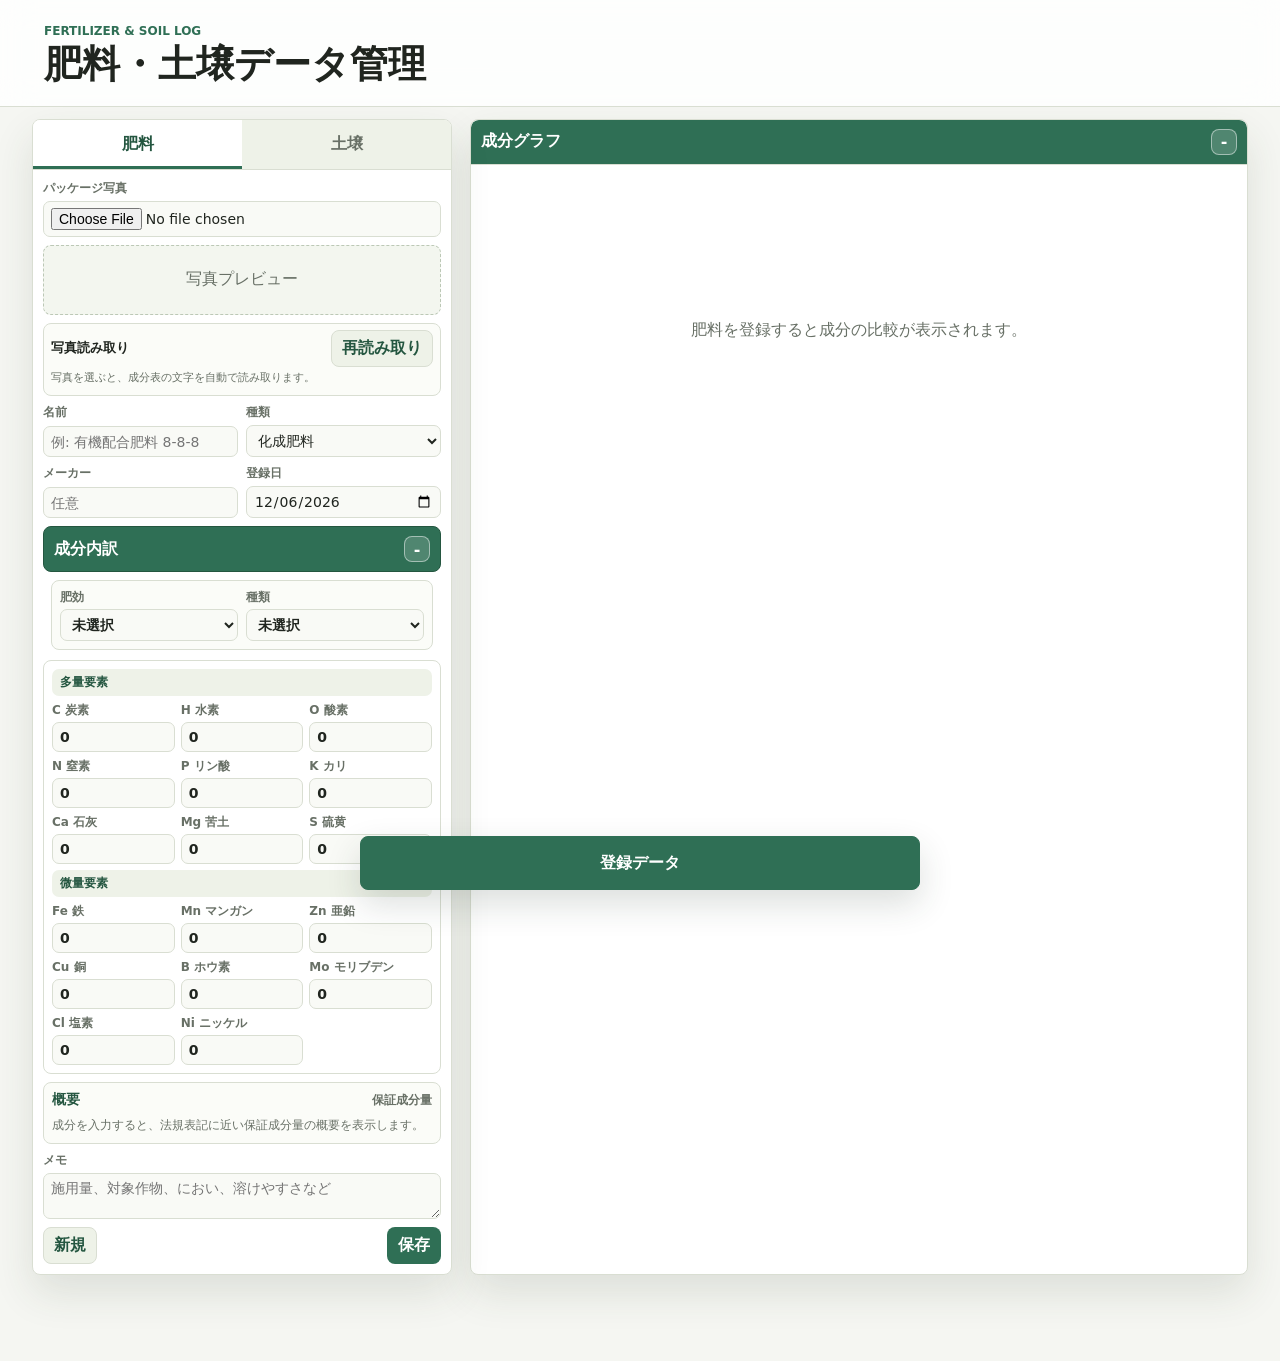
==== index.html @ 7e53ce7e "Create fertilizer data app" ====
<!doctype html>
<html lang="ja">
  <head>
    <meta charset="utf-8" />
    <meta name="viewport" content="width=device-width, initial-scale=1" />
    <title>肥料・土壌データ管理</title>
    <link rel="stylesheet" href="styles.css" />
  </head>
  <body>
    <header class="app-header">
      <div>
        <p class="eyebrow">Fertilizer & Soil Log</p>
        <h1>肥料・土壌データ管理</h1>
      </div>
    </header>

    <main class="workspace">
      <div class="view-pane entry-view is-active" id="entryView">
      <section class="panel entry-panel" aria-label="データ登録">
        <div class="tabs" role="tablist" aria-label="登録対象">
          <button class="tab is-active" type="button" data-tab="fertilizer">肥料</button>
          <button class="tab" type="button" data-tab="soil">土壌</button>
        </div>

        <form id="fertilizerForm" class="form-grid active-form">
          <input type="hidden" id="fertilizerId" />
          <div class="form-row span-2 photo-input-row">
            <label for="packagePhoto">パッケージ写真</label>
            <input id="packagePhoto" type="file" accept="image/*" />
          </div>
          <div class="photo-preview span-2" id="photoPreview">
            <span>写真プレビュー</span>
          </div>
          <div class="ocr-panel span-2" id="ocrPanel">
            <div class="ocr-head">
              <strong>写真読み取り</strong>
              <button class="small-button" id="retryOcr" type="button">再読み取り</button>
            </div>
            <p id="ocrStatus">写真を選ぶと、成分表の文字を自動で読み取ります。</p>
            <div class="ocr-results" id="ocrResults"></div>
          </div>

          <div class="form-row">
            <label for="fertilizerName">名前</label>
            <input id="fertilizerName" required placeholder="例: 有機配合肥料 8-8-8" />
          </div>
          <div class="form-row">
            <label for="fertilizerType">種類</label>
            <select id="fertilizerType">
              <option>化成肥料</option>
              <option>有機肥料</option>
              <option>液体肥料</option>
              <option>堆肥・改良材</option>
              <option>微量要素</option>
              <option>その他</option>
            </select>
          </div>
          <div class="form-row">
            <label for="manufacturer">メーカー</label>
            <input id="manufacturer" placeholder="任意" />
          </div>
          <div class="form-row">
            <label for="registeredAt">登録日</label>
            <input id="registeredAt" type="date" required />
          </div>

          <details class="toggle-section span-2" open>
            <summary>成分内訳</summary>
            <section class="fertilizer-traits" aria-label="肥料特質">
              <div class="trait-grid">
                <label for="fertilizerEffect">肥効
                  <select id="fertilizerEffect">
                    <option>未選択</option>
                    <option>速効性</option>
                    <option>緩効性</option>
                    <option>中間</option>
                    <option>混合・併用</option>
                  </select>
                </label>
                <label for="fertilizerTraitKind">種類
                  <select id="fertilizerTraitKind">
                    <option>未選択</option>
                    <optgroup label="窒素質肥料">
                      <option>硫安</option>
                      <option>塩安</option>
                      <option>りん安</option>
                      <option>硝酸石灰</option>
                      <option>硝酸ソーダ</option>
                      <option>硝安</option>
                      <option>尿素</option>
                      <option>石灰窒素</option>
                      <option>IB窒素</option>
                      <option>CDU窒素</option>
                      <option>被覆窒素</option>
                    </optgroup>
                    <optgroup label="りん酸質肥料">
                      <option>過りん酸石灰</option>
                      <option>熔成りん肥</option>
                      <option>苦土重焼りん</option>
                    </optgroup>
                    <optgroup label="加里質肥料">
                      <option>硫酸加里</option>
                      <option>塩化加里</option>
                      <option>けい酸加里肥料</option>
                    </optgroup>
                    <optgroup label="苦土質肥料">
                      <option>硫酸苦土</option>
                      <option>水酸化苦土</option>
                    </optgroup>
                    <optgroup label="石灰質肥料">
                      <option>生石灰</option>
                      <option>消石灰</option>
                      <option>苦土石灰</option>
                      <option>炭酸石灰</option>
                      <option>貝化石肥料</option>
                    </optgroup>
                    <optgroup label="けい酸質肥料">
                      <option>鉱さいけい酸質肥料</option>
                      <option>けい酸加里肥料</option>
                      <option>シリカゲル肥料</option>
                    </optgroup>
                    <optgroup label="複合肥料">
                      <option>化成肥料</option>
                      <option>配合肥料</option>
                      <option>成形複合肥料</option>
                      <option>混合堆肥複合肥料</option>
                    </optgroup>
                    <optgroup label="微量要素肥料">
                      <option>硫酸マンガン肥料</option>
                      <option>炭酸マンガン肥料</option>
                      <option>鉱さいマンガン肥料</option>
                      <option>ほう酸肥料</option>
                      <option>ほう酸塩肥料</option>
                    </optgroup>
                    <optgroup label="有機質肥料">
                      <option>動物質肥料</option>
                      <option>植物性肥料</option>
                      <option>有機廃棄物肥料</option>
                    </optgroup>
                    <optgroup label="その他肥料">
                      <option>葉面散布剤</option>
                      <option>ペースト肥料</option>
                      <option>農薬その他の物が混入される肥料</option>
                    </optgroup>
                    <optgroup label="特殊肥料・土壌改良資材">
                      <option>魚かす・干魚肥料等</option>
                      <option>米ぬか・コーヒーかす・草木灰等</option>
                      <option>堆肥と動物の排せつ物</option>
                      <option>バーク堆肥・腐植酸質資材</option>
                      <option>石灰質資材・熔成りん肥・堆肥等</option>
                      <option>微生物資材・竹粉砕物等</option>
                    </optgroup>
                  </select>
                </label>
              </div>
            </section>
            <fieldset class="component-fieldset">
              <legend>成分内訳</legend>
              <div class="component-grid">
                <div class="component-group-label">多量要素</div>
                <label>C 炭素<input id="carbon" type="number" min="0" step="0.1" value="0" /></label>
                <label>H 水素<input id="hydrogen" type="number" min="0" step="0.1" value="0" /></label>
                <label>O 酸素<input id="oxygen" type="number" min="0" step="0.1" value="0" /></label>
                <label>N 窒素<input id="nitrogen" type="number" min="0" step="0.1" value="0" /></label>
                <label>P リン酸<input id="phosphorus" type="number" min="0" step="0.1" value="0" /></label>
                <label>K カリ<input id="potassium" type="number" min="0" step="0.1" value="0" /></label>
                <label>Ca 石灰<input id="calcium" type="number" min="0" step="0.1" value="0" /></label>
                <label>Mg 苦土<input id="magnesium" type="number" min="0" step="0.1" value="0" /></label>
                <label>S 硫黄<input id="sulfur" type="number" min="0" step="0.1" value="0" /></label>
                <div class="component-group-label">微量要素</div>
                <label>Fe 鉄<input id="iron" type="number" min="0" step="0.1" value="0" /></label>
                <label>Mn マンガン<input id="manganese" type="number" min="0" step="0.1" value="0" /></label>
                <label>Zn 亜鉛<input id="zinc" type="number" min="0" step="0.1" value="0" /></label>
                <label>Cu 銅<input id="copper" type="number" min="0" step="0.1" value="0" /></label>
                <label>B ホウ素<input id="boron" type="number" min="0" step="0.1" value="0" /></label>
                <label>Mo モリブデン<input id="molybdenum" type="number" min="0" step="0.1" value="0" /></label>
                <label>Cl 塩素<input id="chlorine" type="number" min="0" step="0.1" value="0" /></label>
                <label>Ni ニッケル<input id="nickel" type="number" min="0" step="0.1" value="0" /></label>
              </div>
            </fieldset>
          </details>

          <section class="component-summary span-2" aria-label="概要">
            <div class="summary-head">
              <strong>概要</strong>
              <span>保証成分量</span>
            </div>
            <div id="guaranteeSummary" class="summary-body">
              成分を入力すると、法規表記に近い保証成分量の概要を表示します。
            </div>
          </section>

          <div class="form-row span-2">
            <label for="fertilizerMemo">メモ</label>
            <textarea id="fertilizerMemo" rows="2" placeholder="施用量、対象作物、におい、溶けやすさなど"></textarea>
          </div>
          <div class="form-actions span-2">
            <button class="secondary" id="resetFertilizer" type="button">新規</button>
            <button class="primary" type="submit">保存</button>
          </div>
        </form>

        <form id="soilForm" class="form-grid">
          <input type="hidden" id="soilId" />
          <div class="form-row">
            <label for="soilPlace">場所</label>
            <input id="soilPlace" required placeholder="例: 第1畑 北側" />
          </div>
          <div class="form-row">
            <label for="soilDate">記録日</label>
            <input id="soilDate" type="date" required />
          </div>
          <div class="form-row">
            <label for="soilTexture">土性</label>
            <select id="soilTexture">
              <option>砂土</option>
              <option>砂壌土</option>
              <option>壌土</option>
              <option>埴壌土</option>
              <option>埴土</option>
              <option>未判定</option>
            </select>
          </div>
          <div class="form-row">
            <label for="soilCrop">作物・区画</label>
            <input id="soilCrop" placeholder="任意" />
          </div>

          <details class="toggle-section span-2" open>
            <summary>土壌成分表</summary>
            <fieldset class="component-fieldset">
              <legend>土壌成分表</legend>
              <div class="component-grid">
                <label>pH<input id="soilPh" type="number" min="0" max="14" step="0.1" value="6.5" /></label>
                <label>EC<input id="soilEc" type="number" min="0" step="0.01" value="0" /></label>
                <label>N<input id="soilN" type="number" min="0" step="0.1" value="0" /></label>
                <label>P<input id="soilP" type="number" min="0" step="0.1" value="0" /></label>
                <label>K<input id="soilK" type="number" min="0" step="0.1" value="0" /></label>
                <label>腐植<input id="soilHumus" type="number" min="0" step="0.1" value="0" /></label>
              </div>
            </fieldset>
          </details>
          <div class="form-row span-2">
            <label for="soilMemo">メモ</label>
            <textarea id="soilMemo" rows="3" placeholder="排水性、前作、採土条件など"></textarea>
          </div>
          <div class="form-actions span-2">
            <button class="secondary" id="resetSoil" type="button">新規</button>
            <button class="primary" type="submit">保存</button>
          </div>
        </form>
      </section>

      <details class="panel visual-panel toggle-section" aria-label="成分グラフ" open>
        <summary class="chart-summary">
          <span>成分グラフ</span>
        </summary>
        <div class="chart-wrap">
          <canvas id="componentChart" width="720" height="430"></canvas>
          <p id="chartEmpty" class="empty-message">肥料を登録すると成分の比較が表示されます。</p>
        </div>
        <div id="selectedSummary" class="selected-summary"></div>
      </details>
      </div>

      <section class="panel list-panel view-pane" id="recordsView" aria-label="登録データ">
        <div class="section-head">
          <div>
            <p class="eyebrow">Records</p>
            <h2>登録データ</h2>
          </div>
          <div class="list-controls">
            <button class="small-button" id="backToEntry" type="button">入力へ戻る</button>
            <select id="dataView" aria-label="表示対象">
              <option value="fertilizers">肥料</option>
              <option value="soils">土壌</option>
            </select>
            <select id="sortMode" aria-label="並べ替え">
              <option value="createdDesc">登録順</option>
              <option value="nameAsc">名前</option>
              <option value="typeAsc">種類</option>
              <option value="dateDesc">日付</option>
            </select>
          </div>
        </div>
        <div id="records" class="records"></div>
      </section>

      <button class="records-open-button" id="recordsOpenButton" type="button">登録データ</button>
    </main>

    <template id="fertilizerCardTemplate">
      <article class="record-card fertilizer-card">
        <button class="card-main" type="button"></button>
        <div class="card-actions">
          <button class="small-button edit" type="button">編集</button>
          <button class="small-button danger delete" type="button">削除</button>
        </div>
      </article>
    </template>

    <template id="soilCardTemplate">
      <article class="record-card soil-card">
        <button class="card-main" type="button"></button>
        <div class="card-actions">
          <button class="small-button edit" type="button">編集</button>
          <button class="small-button danger delete" type="button">削除</button>
        </div>
      </article>
    </template>

    <script src="app.js"></script>
  </body>
</html>
---- styles.css ----
:root {
  color-scheme: light;
  font-family: "Yu Gothic", "Meiryo", system-ui, sans-serif;
  --bg: #f5f6f2;
  --paper: #ffffff;
  --ink: #20251f;
  --muted: #687066;
  --line: #d9ded2;
  --field: #f9faf6;
  --accent: #2f6f55;
  --accent-dark: #245640;
  --amber: #c9871e;
  --red: #b94635;
  --shadow: 0 18px 40px rgba(50, 62, 45, 0.12);
}

* {
  box-sizing: border-box;
}

body {
  margin: 0;
  min-height: 100vh;
  background: var(--bg);
  color: var(--ink);
}

button,
input,
select,
textarea {
  font: inherit;
}

button {
  cursor: pointer;
}

.app-header {
  display: flex;
  align-items: center;
  justify-content: space-between;
  gap: 24px;
  padding: 24px clamp(16px, 4vw, 44px) 18px;
  border-bottom: 1px solid var(--line);
  background: rgba(255, 255, 255, 0.82);
  position: sticky;
  top: 0;
  z-index: 5;
  backdrop-filter: blur(16px);
}

.eyebrow {
  margin: 0 0 4px;
  color: var(--accent);
  font-size: 12px;
  font-weight: 700;
  letter-spacing: 0;
  text-transform: uppercase;
}

h1,
h2 {
  margin: 0;
  line-height: 1.2;
}

h1 {
  font-size: clamp(24px, 3vw, 38px);
}

h2 {
  font-size: 22px;
}

.workspace {
  display: grid;
  grid-template-columns: 1fr;
  grid-template-areas: "content";
  gap: 12px;
  padding: 12px clamp(12px, 3vw, 32px) 86px;
}

.records-open-button {
  position: fixed;
  left: max(10px, env(safe-area-inset-left));
  right: max(10px, env(safe-area-inset-right));
  bottom: max(10px, env(safe-area-inset-bottom));
  z-index: 10;
  max-width: 560px;
  margin: 0 auto;
  min-height: 54px;
  border: 1px solid var(--accent);
  border-radius: 8px;
  background: var(--accent);
  color: #fff;
  font-weight: 800;
  box-shadow: 0 14px 34px rgba(35, 55, 41, 0.16);
}

.view-pane {
  display: none;
}

.view-pane.is-active {
  display: block;
}

.entry-view.is-active {
  grid-area: content;
  display: grid;
  grid-template-columns: minmax(310px, 420px) minmax(0, 1fr);
  grid-template-areas: "entry visual";
  gap: 18px;
}

.panel {
  background: var(--paper);
  border: 1px solid var(--line);
  border-radius: 8px;
  box-shadow: var(--shadow);
}

.entry-panel {
  grid-area: entry;
  align-self: start;
  position: sticky;
  top: 98px;
  overflow: hidden;
}

.visual-panel {
  grid-area: visual;
  min-height: 0;
}

.list-panel {
  grid-area: content;
}

.tabs {
  display: grid;
  grid-template-columns: 1fr 1fr;
  border-bottom: 1px solid var(--line);
}

.tab {
  padding: 14px 12px;
  border: 0;
  background: #eef2e8;
  color: var(--muted);
  font-weight: 700;
}

.tab.is-active {
  background: var(--paper);
  color: var(--accent-dark);
  box-shadow: inset 0 -3px 0 var(--accent);
}

.form-grid {
  display: none;
  grid-template-columns: 1fr 1fr;
  gap: 8px;
  padding: 10px;
}

.active-form {
  display: grid;
  animation: formSlideIn 180ms ease-out;
}

.form-grid.slide-from-right {
  animation-name: formSlideFromRight;
}

.form-grid.slide-from-left {
  animation-name: formSlideFromLeft;
}

@keyframes formSlideIn {
  from {
    opacity: 0;
    transform: translateY(8px);
  }
  to {
    opacity: 1;
    transform: translateY(0);
  }
}

@keyframes formSlideFromRight {
  from {
    opacity: 0;
    transform: translateX(18px);
  }
  to {
    opacity: 1;
    transform: translateX(0);
  }
}

@keyframes formSlideFromLeft {
  from {
    opacity: 0;
    transform: translateX(-18px);
  }
  to {
    opacity: 1;
    transform: translateX(0);
  }
}

.span-2 {
  grid-column: 1 / -1;
}

.form-row {
  display: grid;
  gap: 4px;
}

label,
legend {
  color: var(--muted);
  font-size: 12px;
  font-weight: 700;
}

input,
select,
textarea {
  width: 100%;
  border: 1px solid var(--line);
  border-radius: 7px;
  background: var(--field);
  color: var(--ink);
  padding: 6px 7px;
  outline: none;
  font-size: 14px;
}

input,
select {
  min-height: 30px;
}

textarea {
  resize: vertical;
}

input:focus,
select:focus,
textarea:focus {
  border-color: var(--accent);
  box-shadow: 0 0 0 3px rgba(47, 111, 85, 0.14);
}

.photo-preview {
  display: grid;
  place-items: center;
  min-height: 70px;
  border: 1px dashed #bcc8b6;
  border-radius: 8px;
  overflow: hidden;
  background: #f3f6ef;
  color: var(--muted);
}

.photo-preview img {
  width: 100%;
  height: 88px;
  object-fit: cover;
  display: block;
}

.photo-input-row input {
  min-height: 30px;
}

.ocr-panel {
  display: grid;
  gap: 4px;
  border: 1px solid var(--line);
  border-radius: 8px;
  padding: 6px 7px;
  background: #fbfcf8;
}

.ocr-head {
  display: flex;
  align-items: center;
  justify-content: space-between;
  gap: 8px;
}

.ocr-head strong {
  font-size: 13px;
}

#ocrStatus {
  margin: 0;
  color: var(--muted);
  font-size: 11px;
  line-height: 1.35;
}

.ocr-panel.is-reading {
  border-color: rgba(201, 135, 30, 0.55);
  background: #fffaf0;
}

.ocr-panel.is-success {
  border-color: rgba(47, 111, 85, 0.45);
  background: #f6faf5;
}

.ocr-panel.is-warning {
  border-color: rgba(185, 70, 53, 0.35);
  background: #fff8f6;
}

.ocr-results {
  display: flex;
  flex-wrap: wrap;
  gap: 6px;
}

.component-fieldset {
  margin: 0;
  border: 1px solid var(--line);
  border-radius: 8px;
  padding: 8px;
  display: grid;
  gap: 8px;
}

.component-fieldset legend {
  position: absolute;
  width: 1px;
  height: 1px;
  overflow: hidden;
  clip: rect(0 0 0 0);
}

.toggle-section {
  overflow: hidden;
}

.toggle-section > summary {
  display: flex;
  align-items: center;
  justify-content: space-between;
  min-height: 40px;
  padding: 9px 10px;
  border: 1px solid var(--accent-dark);
  border-radius: 8px;
  background: var(--accent);
  color: #fff;
  font-weight: 800;
  list-style: none;
  cursor: pointer;
}

.toggle-section > summary::-webkit-details-marker {
  display: none;
}

.toggle-section > summary::after {
  content: "+";
  display: grid;
  place-items: center;
  width: 24px;
  height: 24px;
  border: 1px solid rgba(255, 255, 255, 0.48);
  border-radius: 8px;
  background: rgba(255, 255, 255, 0.16);
  color: #fff;
}

.toggle-section[open] > summary::after {
  content: "-";
}

.toggle-section[open] > .component-fieldset {
  margin-top: 10px;
}

.visual-panel > summary {
  margin: 0;
  border: 0;
  border-radius: 8px;
  background: var(--accent);
  color: #fff;
}

.visual-panel[open] > summary {
  border-bottom: 1px solid var(--line);
  border-radius: 8px 8px 0 0;
}

.visual-panel:not([open]) {
  box-shadow: none;
}

.component-grid {
  display: grid;
  grid-template-columns: repeat(3, minmax(0, 1fr));
  gap: 6px;
}

.component-grid label {
  display: grid;
  gap: 3px;
  min-width: 0;
  font-size: 12px;
}

.component-grid input {
  min-height: 30px;
  padding: 6px 7px;
}

.component-group-label {
  grid-column: 1 / -1;
  padding: 5px 8px;
  border-radius: 7px;
  background: #eef2e8;
  color: var(--accent-dark);
  font-size: 12px;
  font-weight: 800;
}

.component-summary {
  display: grid;
  gap: 8px;
  border: 1px solid var(--line);
  border-radius: 8px;
  padding: 8px;
  background: #fbfcf8;
}

.fertilizer-traits {
  display: grid;
  gap: 8px;
  margin: 8px;
  border: 1px solid var(--line);
  border-radius: 8px;
  padding: 8px;
  background: #fbfcf8;
}

.trait-grid {
  display: grid;
  grid-template-columns: 1fr 1fr;
  gap: 8px;
}

.trait-grid label {
  display: grid;
  gap: 3px;
  min-width: 0;
}

.summary-head {
  display: flex;
  align-items: center;
  justify-content: space-between;
  gap: 10px;
}

.summary-head strong {
  color: var(--accent-dark);
  font-size: 14px;
}

.summary-head span {
  color: var(--muted);
  font-size: 12px;
  font-weight: 800;
}

.summary-body {
  display: grid;
  gap: 6px;
  color: var(--muted);
  font-size: 12px;
  line-height: 1.45;
}

.summary-line {
  color: var(--ink);
  font-weight: 700;
}

.summary-note {
  color: var(--muted);
}

.form-actions,
.section-head,
.list-controls {
  display: flex;
  align-items: center;
  justify-content: space-between;
  gap: 12px;
}

.list-controls {
  flex-wrap: wrap;
}

#backToEntry {
  white-space: nowrap;
}

.primary,
.secondary,
.small-button {
  border: 1px solid transparent;
  border-radius: 8px;
  padding: 7px 10px;
  font-weight: 800;
}

.primary {
  background: var(--accent);
  color: #fff;
}

.primary:hover {
  background: var(--accent-dark);
}

.secondary,
.small-button {
  background: #eef2e8;
  color: var(--accent-dark);
  border-color: var(--line);
}

.danger {
  color: var(--red);
}

.section-head {
  padding: 18px;
  border-bottom: 1px solid var(--line);
}

.section-head select {
  max-width: 150px;
}

.chart-wrap {
  position: relative;
  padding: 8px 10px 4px;
  min-height: 250px;
}

#componentChart {
  width: 100%;
  height: min(40vh, 320px);
  min-height: 230px;
  display: block;
}

.empty-message {
  position: absolute;
  inset: 0;
  display: grid;
  place-items: center;
  margin: 0;
  padding: 24px;
  color: var(--muted);
  text-align: center;
}

.empty-message[hidden] {
  display: none;
}

.selected-summary {
  display: flex;
  justify-content: flex-end;
  padding: 0 10px 8px;
  color: var(--muted);
  font-size: 11px;
}

.chip {
  display: inline-flex;
  gap: 6px;
  align-items: center;
  border: 1px solid var(--line);
  border-radius: 999px;
  padding: 6px 9px;
  background: #f8f9f5;
  color: var(--muted);
  font-size: 13px;
}

.records {
  display: grid;
  grid-template-columns: repeat(auto-fill, minmax(250px, 1fr));
  gap: 14px;
  padding: 18px;
}

.record-card {
  border: 1px solid var(--line);
  border-radius: 8px;
  background: #fbfcf8;
  overflow: hidden;
}

.card-main {
  display: grid;
  width: 100%;
  min-height: 190px;
  border: 0;
  padding: 0;
  text-align: left;
  color: inherit;
  background: transparent;
}

.card-photo {
  width: 100%;
  height: 130px;
  background: #e8ede3;
  object-fit: cover;
}

.card-body {
  display: grid;
  gap: 8px;
  padding: 12px;
}

.card-title {
  margin: 0;
  font-size: 17px;
}

.meta-line,
.mini-components {
  display: flex;
  flex-wrap: wrap;
  gap: 6px;
  color: var(--muted);
  font-size: 13px;
}

.mini-components span {
  padding: 4px 7px;
  border-radius: 999px;
  background: #eef2e8;
}

.card-actions {
  display: flex;
  justify-content: flex-end;
  gap: 8px;
  padding: 0 12px 12px;
}

.empty-state {
  grid-column: 1 / -1;
  min-height: 180px;
  display: grid;
  place-items: center;
  color: var(--muted);
  border: 1px dashed var(--line);
  border-radius: 8px;
  background: #fbfcf8;
  text-align: center;
  padding: 24px;
}

@media (max-width: 980px) {
  .entry-view.is-active {
    grid-template-columns: 1fr;
    grid-template-areas:
      "entry"
      "visual";
  }
  
  .entry-panel {
    position: static;
  }
}

@media (max-width: 620px) {
  body {
    background: var(--paper);
  }

  .app-header {
    position: static;
    width: min(100%, 393px);
    margin: 0 auto;
    padding: 14px 10px;
  }

  h1 {
    font-size: 25px;
  }

  .workspace {
    width: min(100%, 393px);
    margin: 0 auto;
    gap: 8px;
    padding: 8px 8px 82px;
  }

  .app-header,
  .section-head,
  .form-actions {
    align-items: stretch;
    flex-direction: column;
  }

  .list-controls,
  .records-open-button {
    width: 100%;
    max-width: none;
  }

  .records-open-button {
    left: 50%;
    right: auto;
    width: min(calc(100vw - 20px), 373px);
    transform: translateX(-50%);
  }

  .form-grid {
    grid-template-columns: repeat(2, minmax(0, 1fr));
  }

  .component-grid {
    grid-template-columns: repeat(3, minmax(0, 1fr));
  }

  .span-2 {
    grid-column: 1 / -1;
  }

  .section-head select,
  .list-controls select {
    max-width: none;
  }

  #backToEntry {
    flex: 1 0 100%;
  }

  .panel {
    border-radius: 8px;
    box-shadow: none;
  }

  .form-grid {
    padding: 8px;
    gap: 7px;
  }

  .form-actions {
    flex-direction: row;
  }

  .form-actions button {
    flex: 1;
  }

  .tabs {
    position: sticky;
    top: 0;
    z-index: 2;
  }

  .photo-preview {
    min-height: 72px;
  }

  .photo-preview img {
    height: 88px;
  }

  .ocr-panel {
    padding: 8px;
  }

  textarea {
    min-height: 40px;
  }

  .chart-wrap {
    min-height: 235px;
    padding: 8px;
  }

  #componentChart {
    min-height: 220px;
  }

  .records {
    grid-template-columns: 1fr;
    padding: 8px;
  }

  .card-photo {
    height: 210px;
  }
}
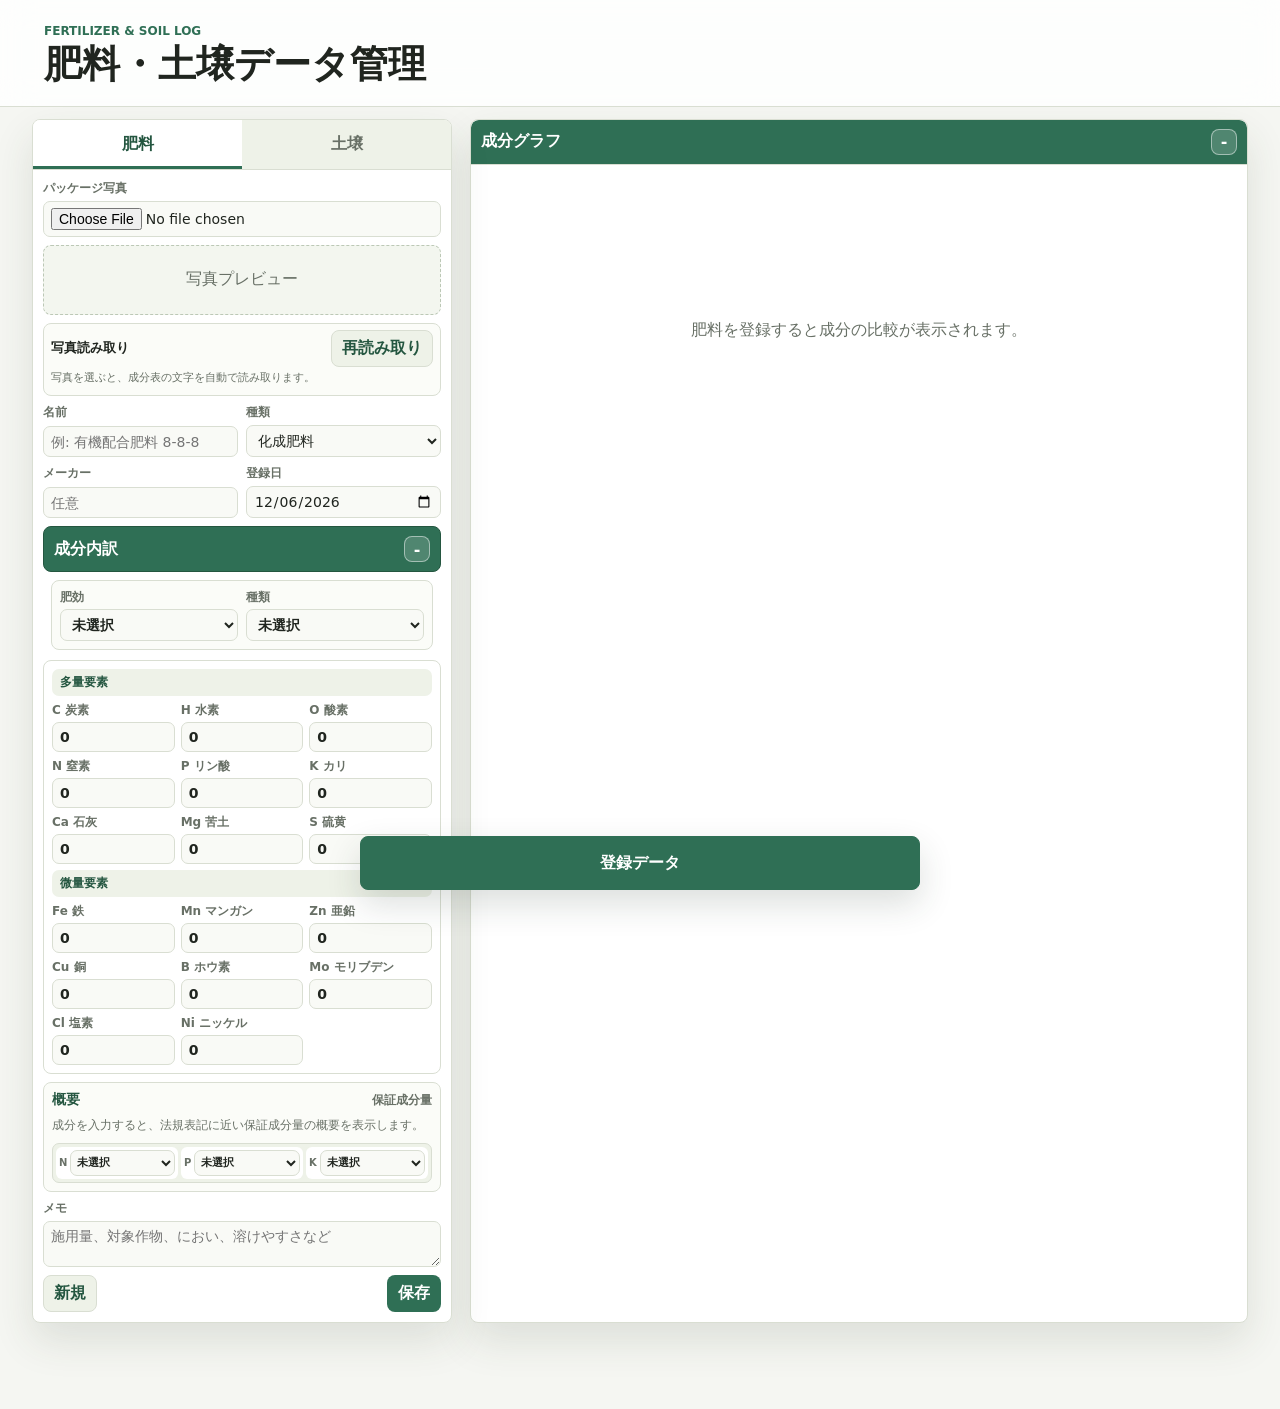
==== commit 580bf9ef: "Update fertilizer mobile form layout" ====
--- a/index.html
+++ b/index.html
@@ -4,7 +4,7 @@
     <meta charset="utf-8" />
     <meta name="viewport" content="width=device-width, initial-scale=1" />
     <title>肥料・土壌データ管理</title>
-    <link rel="stylesheet" href="styles.css" />
+    <link rel="stylesheet" href="styles.css?v=20260526-npk-band" />
   </head>
   <body>
     <header class="app-header">
@@ -42,7 +42,7 @@
 
           <div class="form-row">
             <label for="fertilizerName">名前</label>
-            <input id="fertilizerName" required placeholder="例: 有機配合肥料 8-8-8" />
+            <input id="fertilizerName" required list="fertilizerNameOptions" placeholder="例: 有機配合肥料 8-8-8" />
           </div>
           <div class="form-row">
             <label for="fertilizerType">種類</label>
@@ -57,7 +57,7 @@
           </div>
           <div class="form-row">
             <label for="manufacturer">メーカー</label>
-            <input id="manufacturer" placeholder="任意" />
+            <input id="manufacturer" list="manufacturerOptions" placeholder="任意" />
           </div>
           <div class="form-row">
             <label for="registeredAt">登録日</label>
@@ -188,6 +188,38 @@
             <div id="guaranteeSummary" class="summary-body">
               成分を入力すると、法規表記に近い保証成分量の概要を表示します。
             </div>
+            <div class="npk-kind-panel">
+              <div class="npk-kind-grid">
+                <label for="nitrogenKind">N
+                  <select id="nitrogenKind">
+                    <option>未選択</option>
+                    <option>アンモニア態窒素</option>
+                    <option>硝酸態窒素</option>
+                    <option>硝酸態窒素＋アンモニア態窒素</option>
+                    <option>窒素全量</option>
+                    <option>緩効性窒素</option>
+                    <option>被覆窒素</option>
+                  </select>
+                </label>
+                <label for="phosphorusKind">P
+                  <select id="phosphorusKind">
+                    <option>未選択</option>
+                    <option>水溶性りん酸</option>
+                    <option>可溶性りん酸</option>
+                    <option>く溶性りん酸</option>
+                    <option>りん酸全量</option>
+                  </select>
+                </label>
+                <label for="potassiumKind">K
+                  <select id="potassiumKind">
+                    <option>未選択</option>
+                    <option>水溶性加里</option>
+                    <option>く溶性加里</option>
+                    <option>加里全量</option>
+                  </select>
+                </label>
+              </div>
+            </div>
           </section>
 
           <div class="form-row span-2">
@@ -204,7 +236,7 @@
           <input type="hidden" id="soilId" />
           <div class="form-row">
             <label for="soilPlace">場所</label>
-            <input id="soilPlace" required placeholder="例: 第1畑 北側" />
+            <input id="soilPlace" required list="soilPlaceOptions" placeholder="例: 第1畑 北側" />
           </div>
           <div class="form-row">
             <label for="soilDate">記録日</label>
@@ -223,7 +255,7 @@
           </div>
           <div class="form-row">
             <label for="soilCrop">作物・区画</label>
-            <input id="soilCrop" placeholder="任意" />
+            <input id="soilCrop" list="soilCropOptions" placeholder="任意" />
           </div>
 
           <details class="toggle-section span-2" open>
@@ -287,6 +319,11 @@
       </section>
 
       <button class="records-open-button" id="recordsOpenButton" type="button">登録データ</button>
+
+      <datalist id="fertilizerNameOptions"></datalist>
+      <datalist id="manufacturerOptions"></datalist>
+      <datalist id="soilPlaceOptions"></datalist>
+      <datalist id="soilCropOptions"></datalist>
     </main>
 
     <template id="fertilizerCardTemplate">
--- a/styles.css
+++ b/styles.css
@@ -462,6 +462,44 @@
   min-width: 0;
 }
 
+.npk-kind-panel {
+  grid-column: 1 / -1;
+  border: 1px solid var(--line);
+  border-radius: 7px;
+  padding: 3px;
+  background: #eef2e8;
+}
+
+.npk-kind-grid {
+  display: grid;
+  grid-template-columns: repeat(3, minmax(0, 1fr));
+  gap: 3px;
+  align-items: center;
+}
+
+.npk-kind-grid label {
+  display: grid;
+  grid-template-columns: auto minmax(0, 1fr);
+  align-items: center;
+  gap: 3px;
+  min-width: 0;
+  padding: 3px;
+  border-radius: 6px;
+  background: var(--paper);
+  font-size: 10px;
+  font-weight: 800;
+  line-height: 1;
+  white-space: nowrap;
+}
+
+.npk-kind-grid select {
+  width: 100%;
+  min-width: 0;
+  min-height: 26px;
+  padding: 3px 2px;
+  font-size: 11px;
+}
+
 .summary-head {
   display: flex;
   align-items: center;
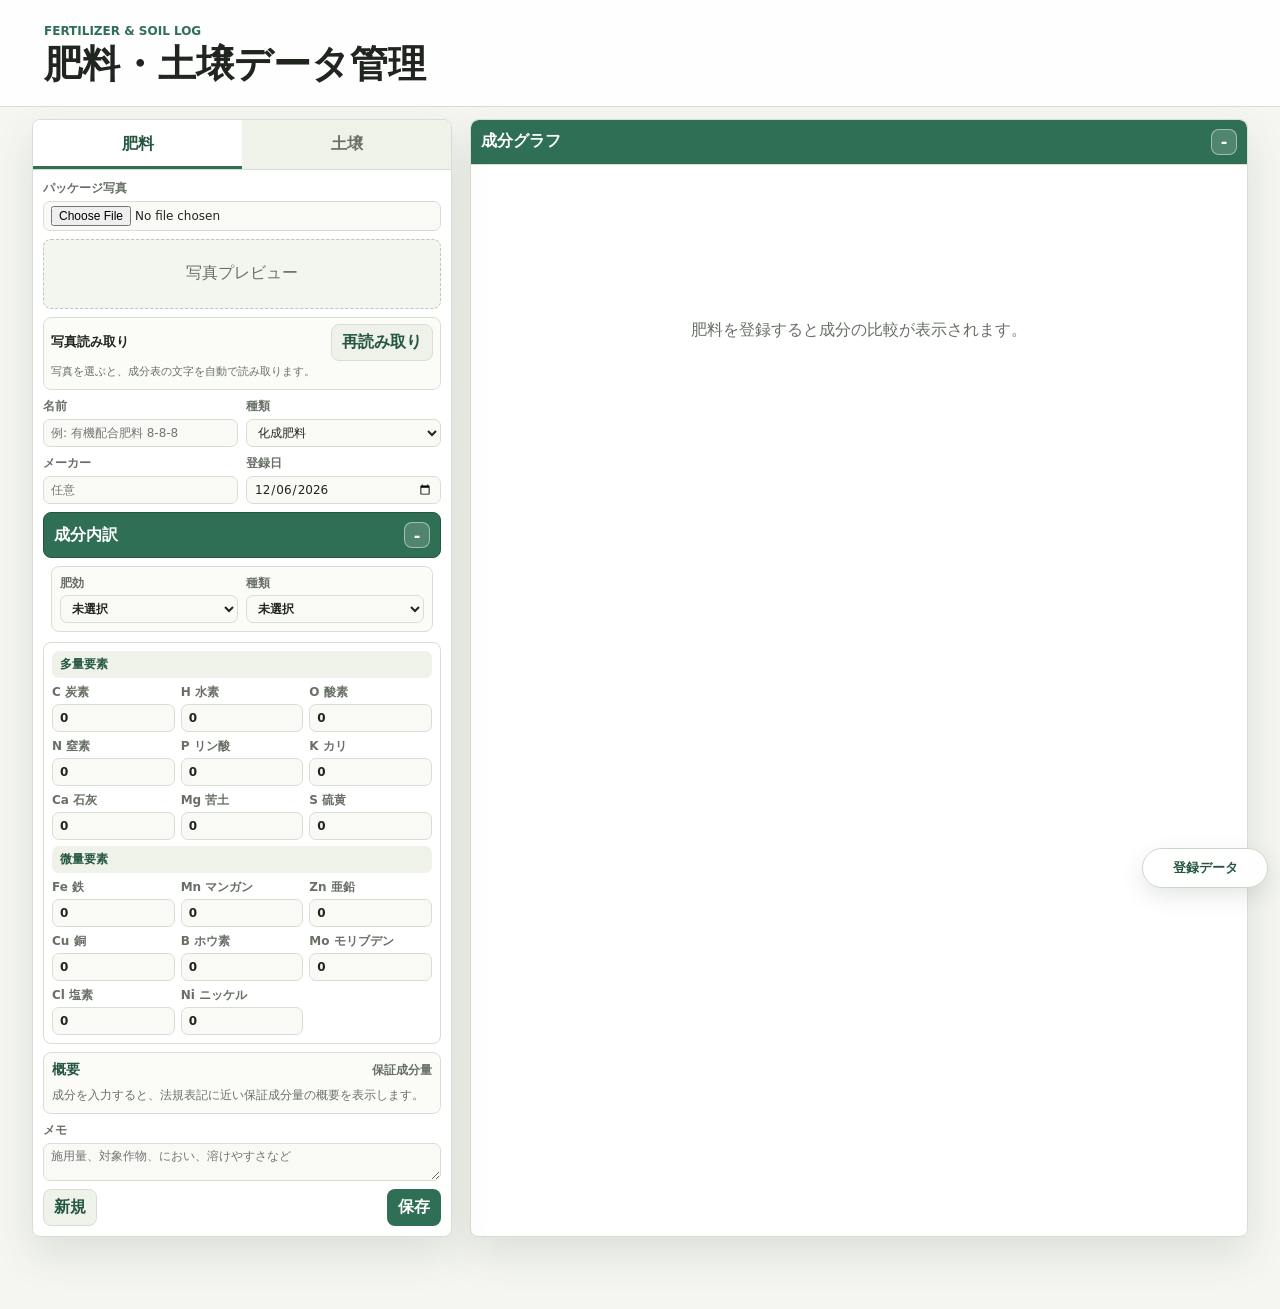
==== commit e4c39dc6: "Improve record details interactions" ====
--- a/index.html
+++ b/index.html
@@ -3,8 +3,15 @@
   <head>
     <meta charset="utf-8" />
     <meta name="viewport" content="width=device-width, initial-scale=1" />
+    <meta name="theme-color" content="#2f6f55" />
+    <meta name="apple-mobile-web-app-capable" content="yes" />
+    <meta name="apple-mobile-web-app-title" content="肥料・土壌ログ" />
+    <meta name="apple-mobile-web-app-status-bar-style" content="default" />
     <title>肥料・土壌データ管理</title>
-    <link rel="stylesheet" href="styles.css?v=20260526-npk-band" />
+    <link rel="manifest" href="manifest.webmanifest" />
+    <link rel="icon" href="icon.svg" type="image/svg+xml" />
+    <link rel="apple-touch-icon" href="icon.svg" />
+    <link rel="stylesheet" href="styles.css?v=20260527-record-toggle-2" />
   </head>
   <body>
     <header class="app-header">
@@ -24,6 +31,9 @@
 
         <form id="fertilizerForm" class="form-grid active-form">
           <input type="hidden" id="fertilizerId" />
+          <input type="hidden" id="nitrogenKind" value="" />
+          <input type="hidden" id="phosphorusKind" value="" />
+          <input type="hidden" id="potassiumKind" value="" />
           <div class="form-row span-2 photo-input-row">
             <label for="packagePhoto">パッケージ写真</label>
             <input id="packagePhoto" type="file" accept="image/*" />
@@ -188,38 +198,6 @@
             <div id="guaranteeSummary" class="summary-body">
               成分を入力すると、法規表記に近い保証成分量の概要を表示します。
             </div>
-            <div class="npk-kind-panel">
-              <div class="npk-kind-grid">
-                <label for="nitrogenKind">N
-                  <select id="nitrogenKind">
-                    <option>未選択</option>
-                    <option>アンモニア態窒素</option>
-                    <option>硝酸態窒素</option>
-                    <option>硝酸態窒素＋アンモニア態窒素</option>
-                    <option>窒素全量</option>
-                    <option>緩効性窒素</option>
-                    <option>被覆窒素</option>
-                  </select>
-                </label>
-                <label for="phosphorusKind">P
-                  <select id="phosphorusKind">
-                    <option>未選択</option>
-                    <option>水溶性りん酸</option>
-                    <option>可溶性りん酸</option>
-                    <option>く溶性りん酸</option>
-                    <option>りん酸全量</option>
-                  </select>
-                </label>
-                <label for="potassiumKind">K
-                  <select id="potassiumKind">
-                    <option>未選択</option>
-                    <option>水溶性加里</option>
-                    <option>く溶性加里</option>
-                    <option>加里全量</option>
-                  </select>
-                </label>
-              </div>
-            </div>
           </section>
 
           <div class="form-row span-2">
@@ -265,10 +243,18 @@
               <div class="component-grid">
                 <label>pH<input id="soilPh" type="number" min="0" max="14" step="0.1" value="6.5" /></label>
                 <label>EC<input id="soilEc" type="number" min="0" step="0.01" value="0" /></label>
-                <label>N<input id="soilN" type="number" min="0" step="0.1" value="0" /></label>
-                <label>P<input id="soilP" type="number" min="0" step="0.1" value="0" /></label>
-                <label>K<input id="soilK" type="number" min="0" step="0.1" value="0" /></label>
-                <label>腐植<input id="soilHumus" type="number" min="0" step="0.1" value="0" /></label>
+                <label>硝酸態窒素<input id="soilNitrateNitrogen" type="number" min="0" step="0.1" value="0" /></label>
+                <label>アンモニア態窒素<input id="soilAmmoniumNitrogen" type="number" min="0" step="0.1" value="0" /></label>
+                <label>有効態リン酸<input id="soilAvailablePhosphorus" type="number" min="0" step="0.1" value="0" /></label>
+                <label>石灰<input id="soilCalcium" type="number" min="0" step="0.1" value="0" /></label>
+                <label>苦土<input id="soilMagnesium" type="number" min="0" step="0.1" value="0" /></label>
+                <label>カリ<input id="soilPotassium" type="number" min="0" step="0.1" value="0" /></label>
+                <label>CEC<input id="soilCec" type="number" min="0" step="0.1" value="0" /></label>
+                <label>リン酸吸収係数<input id="soilPhosphateAbsorption" type="number" min="0" step="0.1" value="0" /></label>
+                <label>腐食<input id="soilHumus" type="number" min="0" step="0.1" value="0" /></label>
+                <label>塩基飽和度<input id="soilBaseSaturation" type="number" min="0" step="0.1" value="0" /></label>
+                <label>Ca/Mg<input id="soilCalciumMagnesiumRatio" type="number" min="0" step="0.1" value="0" /></label>
+                <label>Mg/K<input id="soilMagnesiumPotassiumRatio" type="number" min="0" step="0.1" value="0" /></label>
               </div>
             </fieldset>
           </details>
@@ -346,6 +332,6 @@
       </article>
     </template>
 
-    <script src="app.js"></script>
+    <script src="app.js?v=20260527-record-toggle-2"></script>
   </body>
 </html>
--- a/styles.css
+++ b/styles.css
@@ -78,24 +78,25 @@
   grid-template-columns: 1fr;
   grid-template-areas: "content";
   gap: 12px;
-  padding: 12px clamp(12px, 3vw, 32px) 86px;
+  padding: 12px clamp(12px, 3vw, 32px) 72px;
 }
 
 .records-open-button {
   position: fixed;
-  left: max(10px, env(safe-area-inset-left));
-  right: max(10px, env(safe-area-inset-right));
-  bottom: max(10px, env(safe-area-inset-bottom));
+  right: max(12px, env(safe-area-inset-right));
+  bottom: max(12px, env(safe-area-inset-bottom));
   z-index: 10;
-  max-width: 560px;
-  margin: 0 auto;
-  min-height: 54px;
-  border: 1px solid var(--accent);
-  border-radius: 8px;
-  background: var(--accent);
-  color: #fff;
+  min-width: 126px;
+  min-height: 40px;
+  padding: 0 14px;
+  border: 1px solid #cbd7c5;
+  border-radius: 999px;
+  background: rgba(255, 255, 255, 0.92);
+  color: var(--accent-dark);
   font-weight: 800;
-  box-shadow: 0 14px 34px rgba(35, 55, 41, 0.16);
+  font-size: 13px;
+  box-shadow: 0 8px 22px rgba(35, 55, 41, 0.12);
+  backdrop-filter: blur(12px);
 }
 
 .view-pane {
@@ -235,14 +236,14 @@
   border-radius: 7px;
   background: var(--field);
   color: var(--ink);
-  padding: 6px 7px;
+  padding: 4px 7px;
   outline: none;
-  font-size: 14px;
+  font-size: 12px;
 }
 
 input,
 select {
-  min-height: 30px;
+  min-height: 28px;
 }
 
 textarea {
@@ -417,8 +418,8 @@
 }
 
 .component-grid input {
-  min-height: 30px;
-  padding: 6px 7px;
+  min-height: 28px;
+  padding: 4px 7px;
 }
 
 .component-group-label {
@@ -549,7 +550,7 @@
 }
 
 #backToEntry {
-  white-space: nowrap;
+  display: none;
 }
 
 .primary,
@@ -640,9 +641,9 @@
 
 .records {
   display: grid;
-  grid-template-columns: repeat(auto-fill, minmax(250px, 1fr));
-  gap: 14px;
-  padding: 18px;
+  grid-template-columns: 1fr;
+  gap: 8px;
+  padding: 10px;
 }
 
 .record-card {
@@ -652,33 +653,113 @@
   overflow: hidden;
 }
 
-.card-main {
-  display: grid;
-  width: 100%;
-  min-height: 190px;
-  border: 0;
-  padding: 0;
-  text-align: left;
-  color: inherit;
-  background: transparent;
-}
-
-.card-photo {
-  width: 100%;
-  height: 130px;
+.record-toggle {
+  display: grid;
+}
+
+.record-summary {
+  display: grid;
+  grid-template-columns: 44px minmax(0, 1fr) 22px;
+  align-items: center;
+  gap: 9px;
+  min-height: 58px;
+  padding: 7px 9px;
+  cursor: pointer;
+  list-style: none;
+}
+
+.record-summary::-webkit-details-marker {
+  display: none;
+}
+
+.record-summary::marker {
+  content: "";
+}
+
+.record-thumb {
+  width: 44px;
+  height: 44px;
+  border: 1px solid var(--line);
+  border-radius: 7px;
   background: #e8ede3;
   object-fit: cover;
 }
 
-.card-body {
+.soil-thumb {
+  background: linear-gradient(145deg, #d9c5a3, #eef2e8);
+}
+
+.record-row-main {
+  display: grid;
+  gap: 3px;
+  min-width: 0;
+}
+
+.record-title,
+.record-sub {
+  overflow: hidden;
+  text-overflow: ellipsis;
+  white-space: nowrap;
+}
+
+.record-title {
+  color: var(--ink);
+  font-size: 14px;
+  font-weight: 800;
+}
+
+.record-sub {
+  color: var(--muted);
+  font-size: 12px;
+  font-weight: 700;
+}
+
+.record-chevron {
+  display: inline-flex;
+  align-items: center;
+  justify-content: center;
+  width: 22px;
+  height: 22px;
+  line-height: 1;
+}
+
+.record-chevron::before {
+  content: "+";
+  display: inline-flex;
+  align-items: center;
+  justify-content: center;
+  box-sizing: border-box;
+  flex: 0 0 22px;
+  width: 22px;
+  height: 22px;
+  border: 1px solid var(--line);
+  border-radius: 999px;
+  color: var(--accent-dark);
+  background: #eef2e8;
+  font-size: 15px;
+  font-weight: 800;
+  line-height: 1;
+  text-align: center;
+}
+
+.record-toggle[open] .record-chevron::before {
+  content: "-";
+}
+
+.record-detail {
   display: grid;
   gap: 8px;
-  padding: 12px;
-}
-
-.card-title {
-  margin: 0;
-  font-size: 17px;
+  padding: 8px 9px 10px;
+  border-top: 1px solid var(--line);
+}
+
+.record-photo {
+  width: 100%;
+  max-height: 180px;
+  background: #e8ede3;
+  object-fit: cover;
+  border-radius: 7px;
+  display: block;
 }
 
 .meta-line,
@@ -699,8 +780,116 @@
 .card-actions {
   display: flex;
   justify-content: flex-end;
-  gap: 8px;
-  padding: 0 12px 12px;
+  gap: 6px;
+}
+
+.record-detail .card-actions .small-button,
+.record-edit-form .card-actions .primary,
+.record-edit-form .card-actions .secondary {
+  min-height: 28px;
+  padding: 4px 8px;
+  border-radius: 7px;
+  font-size: 11px;
+  line-height: 1;
+}
+
+.record-memo {
+  margin: 0;
+  color: var(--muted);
+  font-size: 12px;
+  line-height: 1.45;
+}
+
+.mini-bars {
+  display: grid;
+  gap: 5px;
+}
+
+.mini-bar-row {
+  display: grid;
+  grid-template-columns: 34px minmax(0, 1fr) 32px;
+  align-items: center;
+  gap: 6px;
+  color: var(--muted);
+  font-size: 11px;
+  font-weight: 800;
+}
+
+.mini-bar-track {
+  height: 8px;
+  border-radius: 999px;
+  background: #e8ede3;
+  overflow: hidden;
+}
+
+.mini-bar-fill {
+  display: block;
+  height: 100%;
+  min-width: 2px;
+  border-radius: inherit;
+  background: var(--accent);
+  transform-origin: left center;
+}
+
+.record-toggle.is-bar-animating .mini-bar-fill {
+  animation: miniBarFill 360ms ease-out both;
+}
+
+@keyframes miniBarFill {
+  from {
+    transform: scaleX(0);
+  }
+  to {
+    transform: scaleX(1);
+  }
+}
+
+@media (prefers-reduced-motion: reduce) {
+  .record-toggle.is-bar-animating .mini-bar-fill {
+    animation: none;
+  }
+}
+
+.mini-bar-value {
+  text-align: right;
+}
+
+.record-edit-form {
+  gap: 9px;
+  display: none;
+}
+
+.record-card.is-editing .record-read {
+  display: none;
+}
+
+.record-card.is-editing .record-edit-form {
+  display: grid;
+}
+
+.inline-edit-grid {
+  display: grid;
+  grid-template-columns: repeat(3, minmax(0, 1fr));
+  gap: 7px;
+}
+
+.inline-field {
+  display: grid;
+  gap: 3px;
+  min-width: 0;
+  font-size: 11px;
+}
+
+.inline-field input,
+.inline-field select,
+.inline-field textarea {
+  min-height: 28px;
+  padding: 5px 6px;
+  font-size: 12px;
+}
+
+.inline-field.span-all {
+  grid-column: 1 / -1;
 }
 
 .empty-state {
@@ -759,17 +948,17 @@
     flex-direction: column;
   }
 
-  .list-controls,
-  .records-open-button {
+  .list-controls {
     width: 100%;
     max-width: none;
   }
 
   .records-open-button {
-    left: 50%;
-    right: auto;
-    width: min(calc(100vw - 20px), 373px);
-    transform: translateX(-50%);
+    right: calc((100vw - min(100vw, 393px)) / 2 + 12px);
+    bottom: max(12px, env(safe-area-inset-bottom));
+    min-width: 112px;
+    min-height: 38px;
+    padding: 0 12px;
   }
 
   .form-grid {
